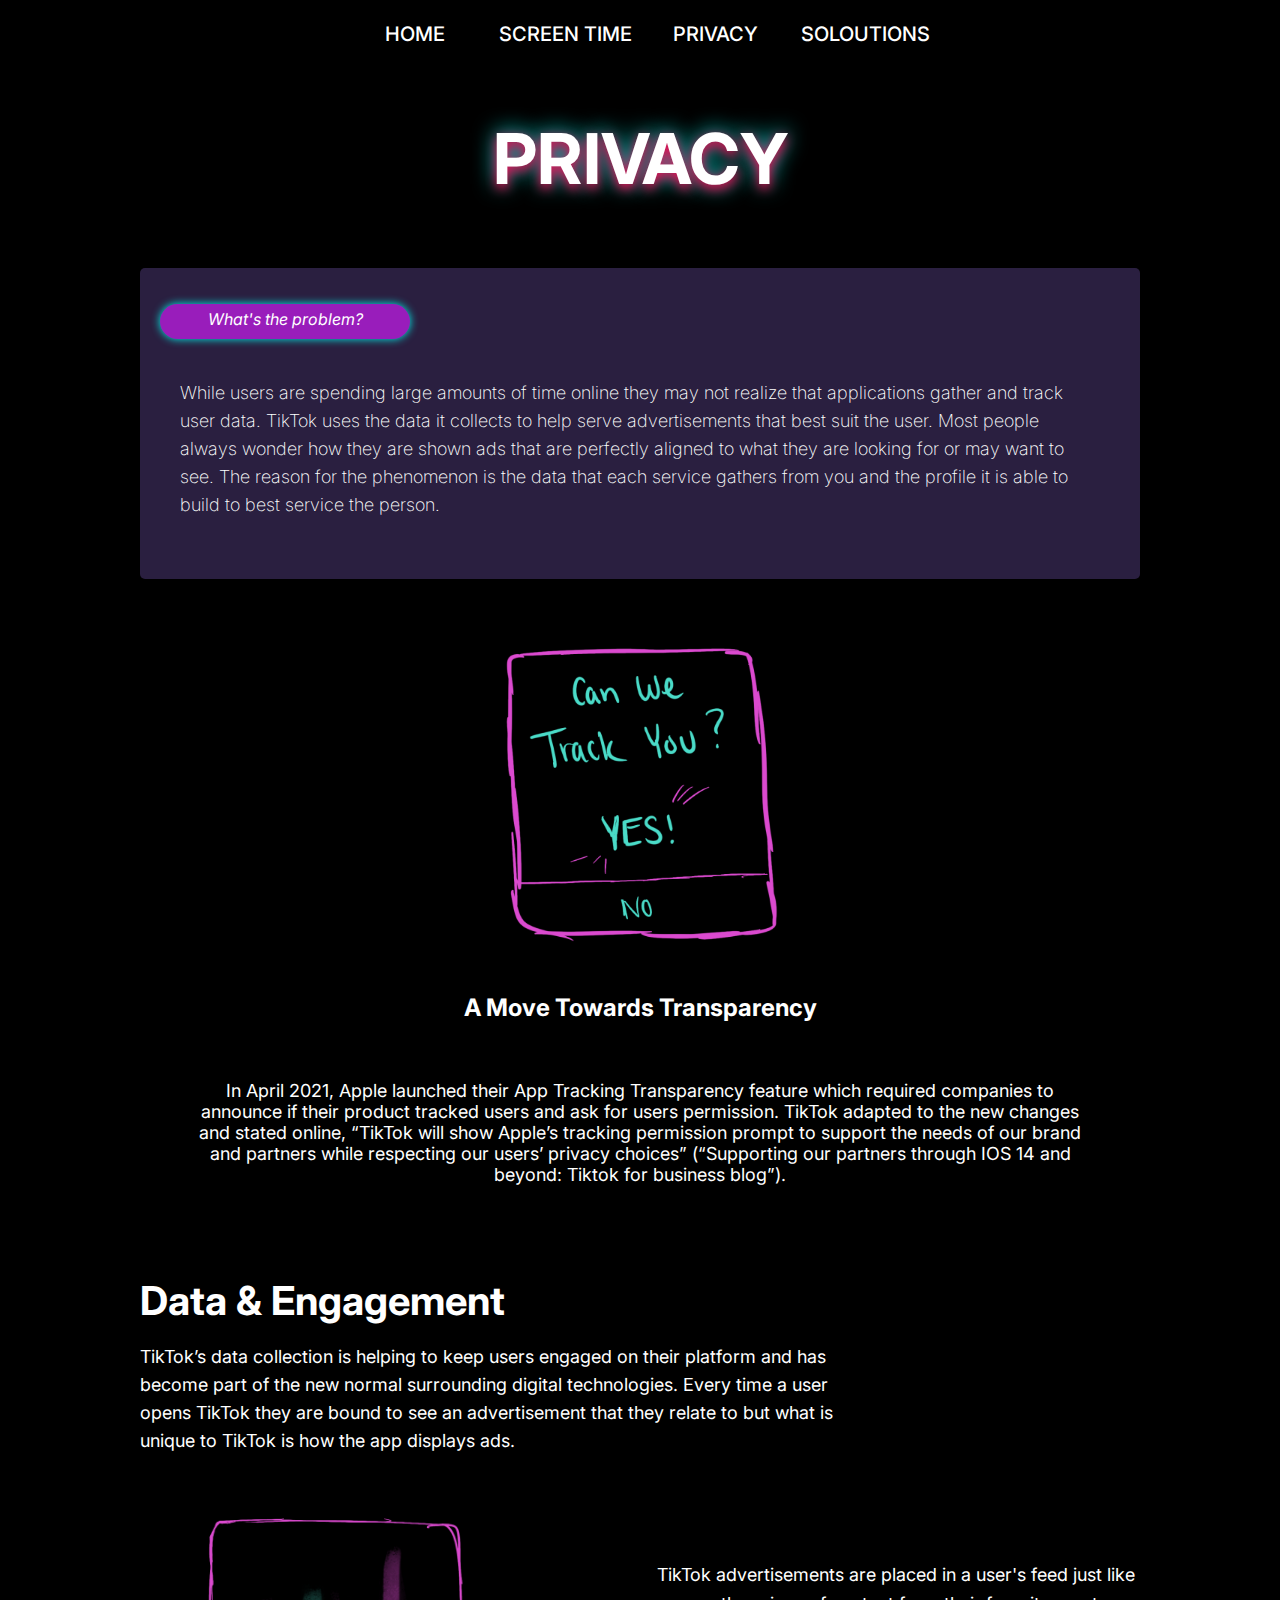
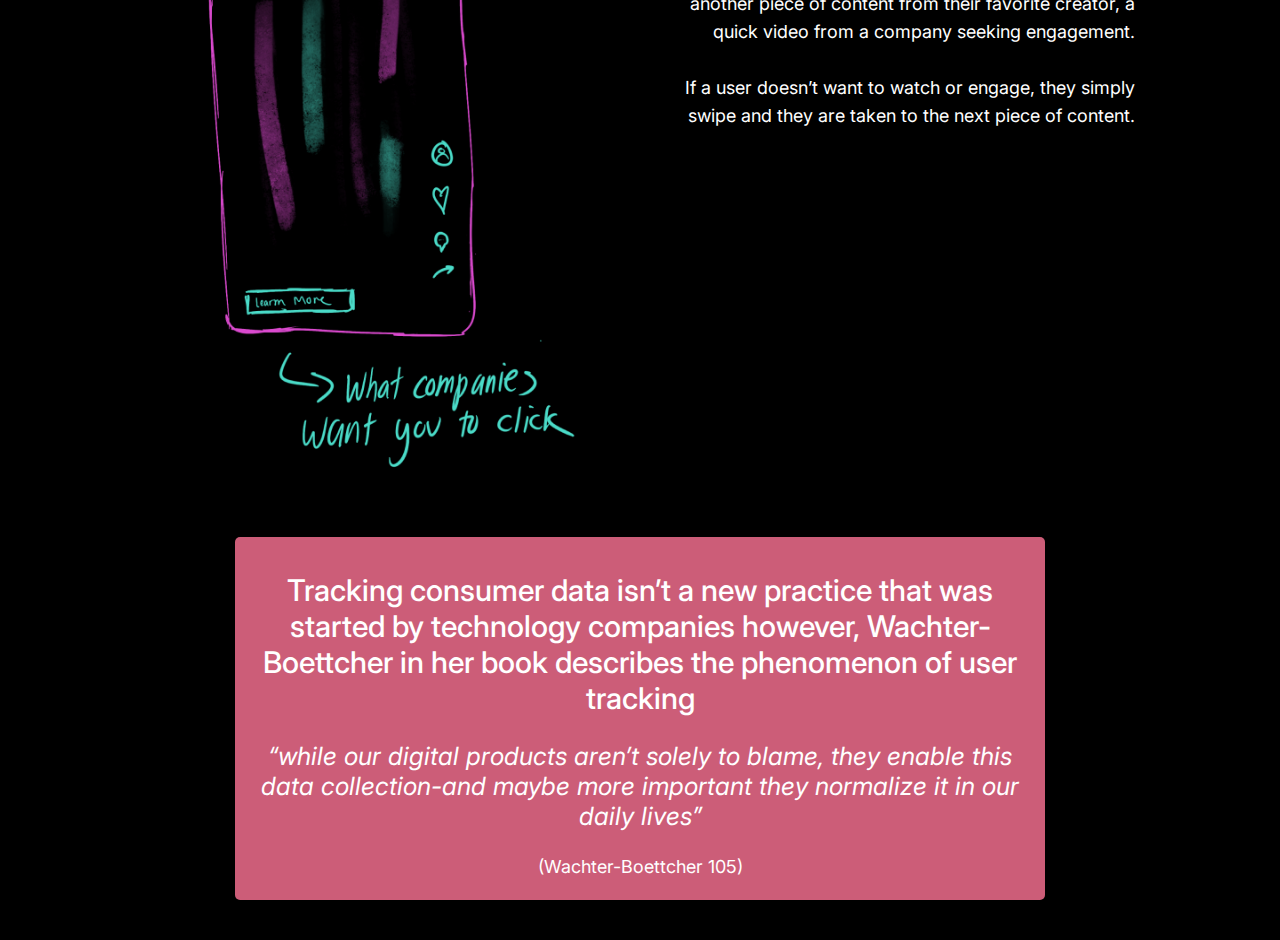
==== privacy.html @ 31abed15 "Privacy developed" ====
<!DOCTYPE html>
<html>
    <head>
        <title>Screen Time</title>
        <meta name="viewport" content="width=device-width">
        <link rel="stylesheet" href="style.css">
        <link rel="preconnect" href="https://fonts.googleapis.com">
        <link rel="preconnect" href="https://fonts.gstatic.com" crossorigin>
        <link href="https://fonts.googleapis.com/css2?family=Inter:wght@300;400;500;600;700&display=swap" rel="stylesheet">
    </head>

    <body>
        <div id="nav">
            <a href="index.html">HOME</a>
            <a href="screentime.html">SCREEN TIME</a>
            <a href="privacy.html">PRIVACY</a>
            <a href="">SOLOUTIONS</a>
        </div>

        <br>

        <div id="header">
            <h1>PRIVACY</h1>
        </div>

        <br>

        <div id="main">
            <br>
            <div id="callout">
                <p><i>What's the problem?</i></p>
            </div>
            <p style="margin: 40px; color: white; font-weight: 200; line-height: 156%; font-size: 18px;">While users are spending large amounts of time online they may not realize that applications gather and track user data. TikTok uses the data it collects to help serve advertisements that best suit the user. Most people always wonder how they are shown ads that are perfectly aligned to what they are looking for or may want to see. The reason for the phenomenon is the data that each service gathers from you and the profile it is able to build to best service the person.</p>
            <br>
        </div>

        <br><br>

        <div id="expertQuote">
            <img src="track.png" alt="Handdrawn graphic of a popup asking if TikTok can track you" height="350px" width="300px">
            <h2>A Move Towards Transparency</h2>
            <br>
            <p style="font-size: 18px; margin-left: 50px; margin-right: 50px">In April 2021, Apple launched their App Tracking Transparency feature which required companies to announce if their product tracked users and ask for users permission. TikTok adapted to the new changes and stated online, “TikTok will show Apple’s tracking permission prompt to support the needs of our brand and partners while respecting our users’ privacy choices” (“Supporting our partners through IOS 14 and beyond: Tiktok for business blog”).</p>
        </div>

        <br><br>

        <div id="engagement">
            <h2>Data & Engagement</h2>
            <p id="subheaderStats">TikTok’s data collection is helping to keep users engaged on their platform and has become part of the new normal surrounding digital technologies. Every time a user opens TikTok they are bound to see an advertisement that they relate to but what is unique to TikTok is how the app displays ads.</p>

            <br>

            <div class="row">
                <div class="column">
                    <img src="fyp.png" alt="A handdrawn picture of a TikTok FYP with the ad 'Learn More' button" height="600px" width="400px">
                </div>
                <div class="column">
                    <div id="surveryText">
                        <p>
                            TikTok advertisements are placed in a user's feed just like another piece of content from their favorite creator, a quick video from a company seeking engagement.
                            <br><br>
                            If a user doesn’t want to watch or engage, they simply swipe and they are taken to the next piece of content.
                        </p>
                    </div>
                </div>
            </div>

            <br><br>

            <div class="center">
                <div id="historySm" style="background: #CC5D78">
                    <h3 style="font-size: 30px; margin-block-end: 10px; font-weight: 500;">Tracking consumer data isn’t a new practice that was started by technology companies however, Wachter-Boettcher in her book describes the phenomenon of user tracking</h2>
                    <i><p style="font-weight: 400; font-size: 25px; padding-left: 20px; padding-right: 20px">“while our digital products aren’t solely to blame, they enable this data collection-and maybe more important they normalize it in our daily lives”</p></i>
                    <p style="font-weight: 400; font-size: 18px">(Wachter-Boettcher 105)</p>
                </div>
            </div>
        </div>

        <br><br>


    </body>
</html>
---- style.css ----
body {
    background: #000000;
    max-width: 1000px; 
    margin: 0 auto; 
    float: none; 
    font-family: 'Roboto', sans-serif;
    font-family: 'Inter', sans-serif;
}

/* Responsive */
@media only screen and (max-width: 900px) {
    body {
      margin-left: 25px;
      margin-right: 25px;
    }
}

/* Nav */
#nav a{
    color: white;
    font-weight: 500;
    font-size: 20px;
    line-height: 29px;
    text-align: center;
    text-decoration: none;
    width: 150px;
}

#nav {
    width: 100%;
    display: flex;
    flex-direction: row;
    justify-content: center;
    margin-top: 20px;
}

/* Title */
#header h1 {
    font-weight: 700;
    font-size: 70px;
    line-height: 85px;
    text-align: center;
    color: #FFFFFF;
    text-shadow: 0px 4px 12px #FF004F, 0px 0px 22px #00F7EF;
}

#header img {
    display:block;
    margin-left:auto;
    margin-right:auto;
}

/* Main */
#main {
    background: #2A1F40;
    border-radius: 5px;
    width: 100%;
}

#callout {
    background: #991DBB;
    box-shadow: 0px 0px 9px #00F7EF;
    border-radius: 43px;
    color: white;
    text-align: center;
    width: 25%;
    height: 35px;
    margin-left: 20px;
}

#callout p {
    padding-top: 5px;
}

/* Responsive */
@media only screen and (max-width: 900px) {
    #callout {
      width: 50%;
    }
}

/* History */

#history {
    color: white;
}

#history h2 {
    font-size: 40px;;
}

/* Float four columns side by side */
.column {
    float: left;
    width: 48%;
    padding: 0 10px;
    text-align: center;
  }
  
  /* Remove extra left and right margins, due to padding in columns */
  .row {margin: 0 -5px;}
  
  /* Clear floats after the columns */
  .row:after {
    content: "";
    display: table;
    clear: both;
  }

/* Responsive */
@media only screen and (max-width: 900px) {
    .column {
      width: 100%;
    }

    .card {
        margin-top: 10px;
    }
}

#year {
    background: #4C6AEA;
    border-radius: 5px;
    padding: 5px;
    height: 300px;
  }

#year p {
    font-weight: 600;
    font-size: 30px;
}

#users {
    background: #A96099;
    border-radius: 5px;
    padding: 5px;
    height: 300px;
  }

  #users p {
    font-weight: 600;
    font-size: 30px;
}

#historytext {
    color: white;
    background: #CC5D78;
    border-radius: 5px;
    padding: 5px;
}

#historytext p {
    margin-left: 30%;
    font-weight: 400;
    font-size: 18px;
    line-height: 156.02%;
    margin-right: 20px;
}

/* Algorthim */
#algorthimText {
    color: white;
    text-align: right;
    font-weight: 400;
    font-size: 18px;
    line-height: 156.02%;
    padding-left: 40px;
}

#algorthimImg {
    padding-top: 40px;
}

/* Responsive */
@media only screen and (max-width: 900px) {
    #algorthimImg img {
      width: 400px;
      height: 300px;
    }

    #algorthimImg {
        padding-top: 0px;
    }

    #algorthimText {
        text-align: center;
        padding-left: 0px;
    }
}

/* Scroll */
#scrollText {
    color: white;
    text-align: left;
    font-weight: 400;
    font-size: 18px;
    line-height: 156.02%;
    padding-right: 40px;
}

#scrollImg {
    padding-top: 40px;
}

/* Responsive */
@media only screen and (max-width: 900px) {
    #scrollImg img {
      width: 300px;
      height: 400px;
    }

    #scrollImg {
        padding-top: 0px;
    }

    #scrollText {
        text-align: center;
        padding-right: 0px;
    }
}

/* Screen Time Page */
#expertQuote {
    text-align: center;
    color: white;
}

#stats {
    color: white;
}

#stats h2 {
    font-size: 40px;
    margin-block-end: 10px;
}

#subheaderStats {
    margin-right: 30%;
    line-height: 156.02%;
    font-size: 18px;
}

/* Responsive */
@media only screen and (max-width: 900px) {
    #subheaderStats {
        margin-right: 0px;
    }

    #subheaderDelight {
        margin-left: 0px;
    }

    #surveryText {
        text-align: center;
    }
}

#surveryText {
    color: white;
    text-align: right;
    font-weight: 400;
    font-size: 18px;
    line-height: 156.02%;
    padding-top: 50px;
}

#historySm {
    color: white;
    background: #4C6AEA;
    border-radius: 5px;
    padding: 5px;
    text-align: center;
    width: 80%;

}

#historySm p {
    font-weight: 600;
    font-size: 30px;
    text-align: center;
}

.center {
    width: 100%;
    display: flex;
    flex-direction: row;
    justify-content: center;
}

#delight {
    color: white;
    text-align: right;
}

#delight h2 {
    font-size: 40px;
    margin-block-end: 10px;
    text-align: right;
}

#subheaderDelight {
    margin-left: 30%;
    line-height: 156.02%;
    font-size: 18px;
}

/* Privacy Page */
#engagement {
    color: white;
}

#engagement h2 {
    font-size: 40px;
    margin-block-end: 10px;
}
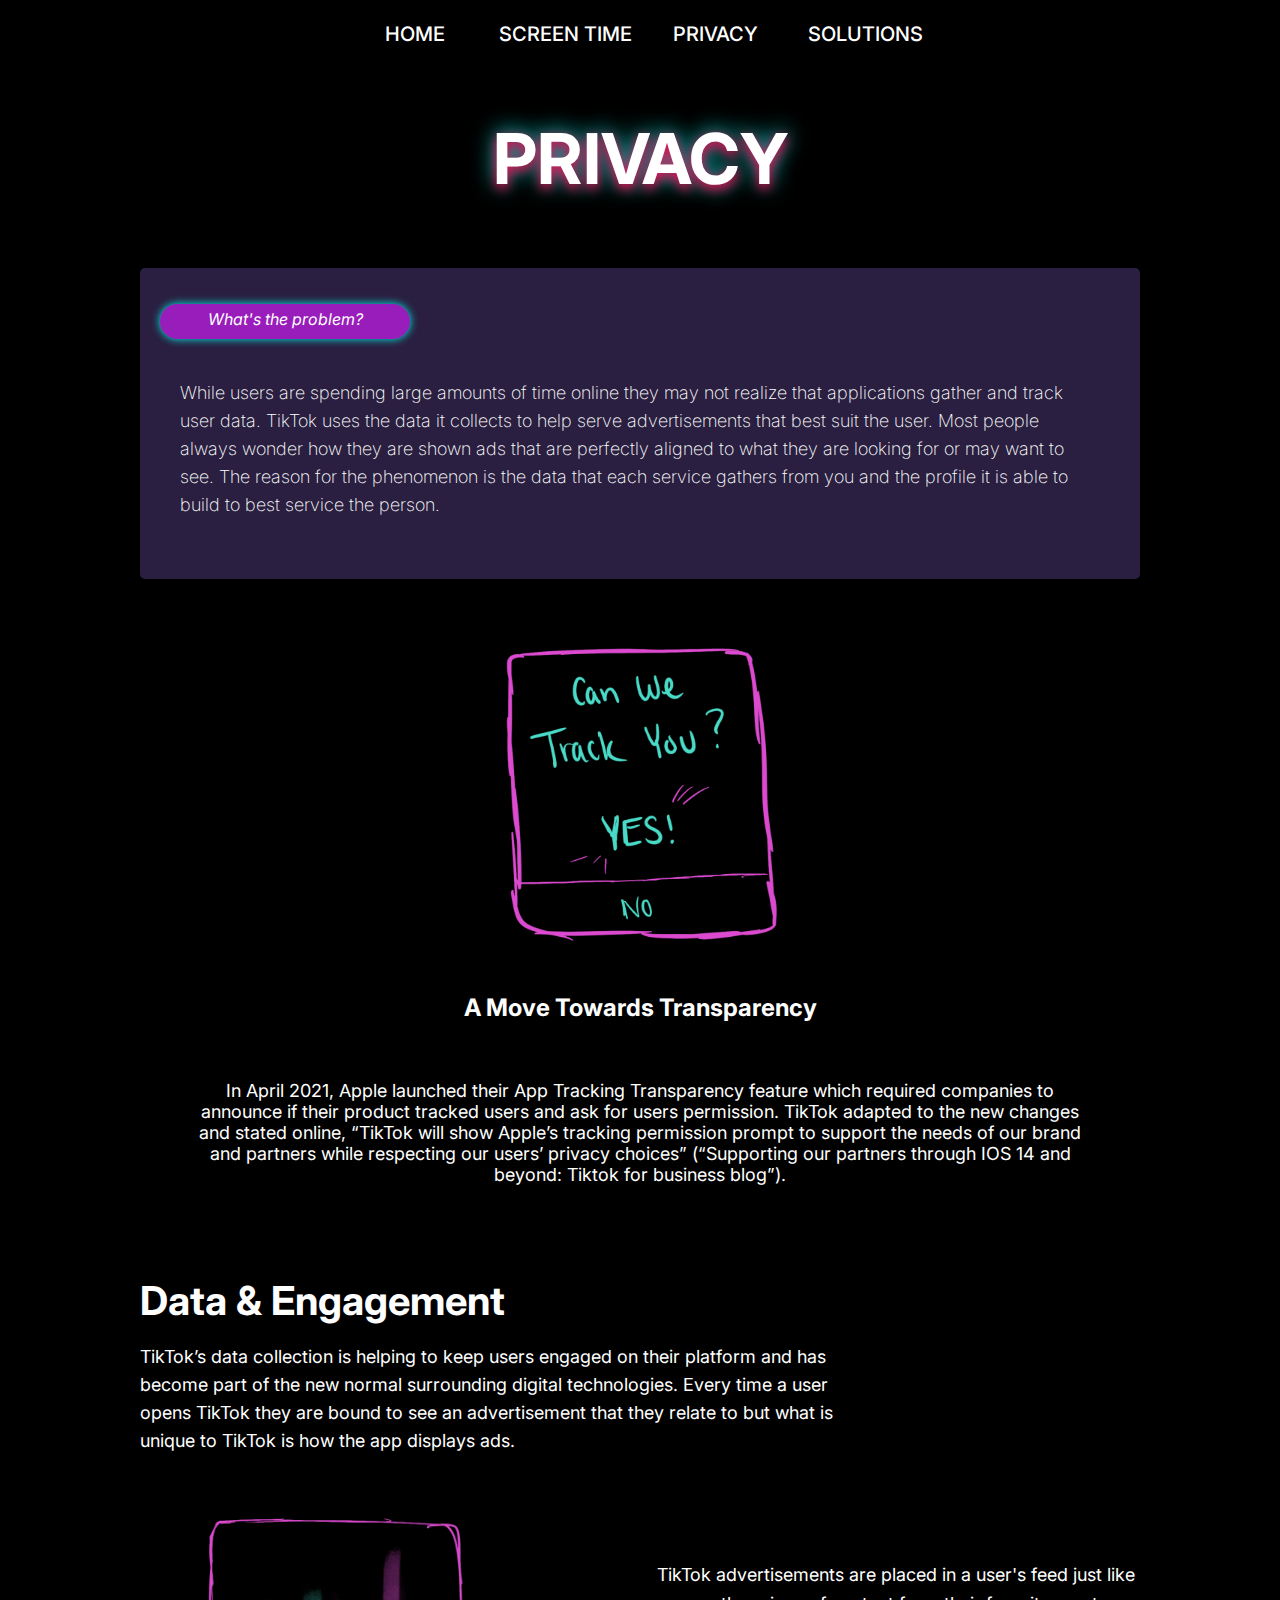
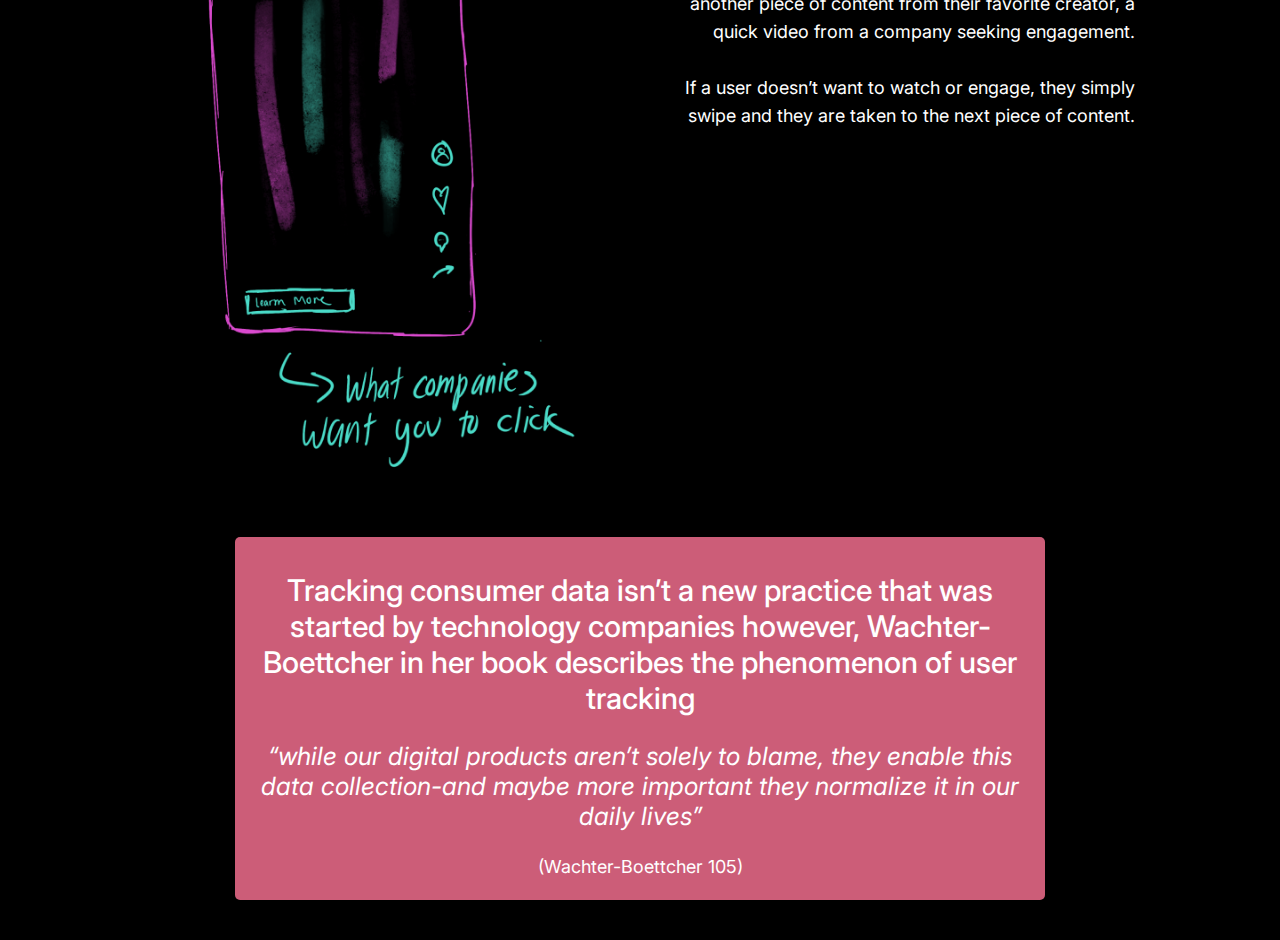
==== commit 2a4c4623: "Spelling Errors" ====
--- a/privacy.html
+++ b/privacy.html
@@ -3,6 +3,7 @@
     <head>
         <title>Screen Time</title>
         <meta name="viewport" content="width=device-width">
+        <link rel="icon" type="image/x-icon" href="logo.png">
         <link rel="stylesheet" href="style.css">
         <link rel="preconnect" href="https://fonts.googleapis.com">
         <link rel="preconnect" href="https://fonts.gstatic.com" crossorigin>
@@ -14,7 +15,7 @@
             <a href="index.html">HOME</a>
             <a href="screentime.html">SCREEN TIME</a>
             <a href="privacy.html">PRIVACY</a>
-            <a href="">SOLOUTIONS</a>
+            <a href="solutions.html">SOLUTIONS</a>
         </div>
 
         <br>
--- a/style.css
+++ b/style.css
@@ -312,4 +312,14 @@
 #engagement h2 {
     font-size: 40px;
     margin-block-end: 10px;
+}
+
+/* Solutions */
+#takeaways {
+    color: white;
+}
+
+#takeaways h2 {
+    font-size: 40px;
+    margin-block-end: 10px;
 }